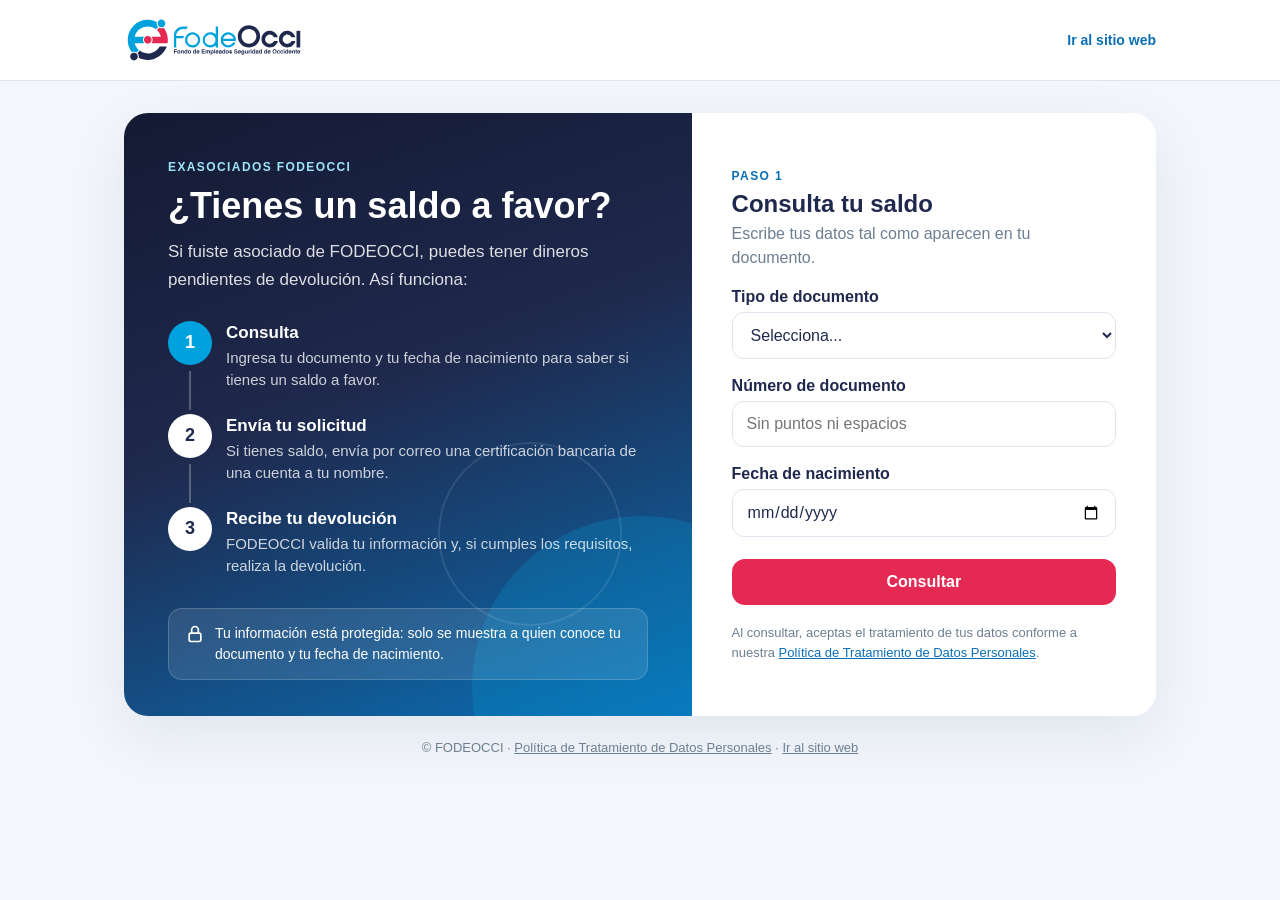
==== index.html @ 60f50837 "Versión de prueba de la consulta de saldos a favor Página pública con comprobante de resultado, pane" ====
<!doctype html>
<html lang="es">
<head>
  <meta charset="utf-8">
  <meta name="viewport" content="width=device-width,initial-scale=1">
  <meta name="description" content="Consulta si tienes saldos a favor pendientes de devolución en FODEOCCI.">
  <title>Consulta de saldos a favor | FODEOCCI</title>
  <link rel="icon" href="img/logo-claro.svg">
  <link rel="stylesheet" href="css/estilos.css">
</head>
<body>

  <!-- ENCABEZADO -->
  <header class="encabezado">
    <div class="encabezado-contenido">
      <img class="logo" src="img/logo-claro.svg" alt="FODEOCCI">
      <a data-sitio>Ir al sitio web</a>
    </div>
  </header>

  <div class="contenedor">
    <div class="tarjeta-principal" id="vistaConsulta">

      <!-- COLUMNA INFORMATIVA: LOS 3 PASOS -->
      <section class="columna-info">
        <span class="eyebrow">EXASOCIADOS FODEOCCI</span>
        <h1 class="titular">¿Tienes un saldo a favor?</h1>
        <p class="intro">Si fuiste asociado de FODEOCCI, puedes tener dineros pendientes de devolución. Así funciona:</p>

        <ol class="pasos">
          <li class="paso">
            <span class="paso-numero">1</span>
            <div>
              <h3>Consulta</h3>
              <p>Ingresa tu documento y tu fecha de nacimiento para saber si tienes un saldo a favor.</p>
            </div>
          </li>
          <li class="paso">
            <span class="paso-numero">2</span>
            <div>
              <h3>Envía tu solicitud</h3>
              <p>Si tienes saldo, envía por correo una certificación bancaria de una cuenta a tu nombre.</p>
            </div>
          </li>
          <li class="paso">
            <span class="paso-numero">3</span>
            <div>
              <h3>Recibe tu devolución</h3>
              <p>FODEOCCI valida tu información y, si cumples los requisitos, realiza la devolución.</p>
            </div>
          </li>
        </ol>

        <div class="sello-seguridad">
          <svg width="20" height="20" viewBox="0 0 24 24" fill="none" stroke="currentColor" stroke-width="2" stroke-linecap="round" stroke-linejoin="round" aria-hidden="true"><rect x="5" y="11" width="14" height="10" rx="2"/><path d="M8 11V7a4 4 0 0 1 8 0v4"/></svg>
          <span>Tu información está protegida: solo se muestra a quien conoce tu documento y tu fecha de nacimiento.</span>
        </div>
      </section>

      <!-- COLUMNA DEL FORMULARIO -->
      <main class="columna-form">
        <div class="card">

          <!-- FORMULARIO -->
          <section id="vistaFormulario">
            <span class="eyebrow">PASO 1</span>
            <h2 class="titulo-card">Consulta tu saldo</h2>
            <p class="muted">Escribe tus datos tal como aparecen en tu documento.</p>

            <form id="formConsulta" novalidate>
              <label for="tipo">Tipo de documento</label>
              <select id="tipo" required>
                <option value="">Selecciona...</option>
                <option value="CC">Cédula de ciudadanía</option>
                <option value="CE">Cédula de extranjería</option>
                <option value="PA">Pasaporte</option>
              </select>

              <label for="numero">Número de documento</label>
              <input id="numero" inputmode="numeric" autocomplete="off" placeholder="Sin puntos ni espacios" required>

              <label for="fecha">Fecha de nacimiento</label>
              <input id="fecha" type="date" required>

              <button type="submit" id="btnConsultar">Consultar</button>
              <div id="avisoCampos" class="resultado error" hidden></div>
            </form>

            <p class="nota-privacidad">
              Al consultar, aceptas el tratamiento de tus datos conforme a nuestra
              <a data-politica target="_blank" rel="noopener">Política de Tratamiento de Datos Personales</a>.
            </p>
          </section>

        </div>
      </main>

    </div>

    <!-- RESULTADO: comprobante centrado (reemplaza las dos columnas) -->
    <section class="comprobante" id="vistaResultado" hidden aria-live="polite">
      <div id="resultado"></div>
      <button type="button" class="link" id="btnNuevaConsulta">Hacer otra consulta</button>
    </section>

    <footer class="pie">
      © FODEOCCI ·
      <a data-politica target="_blank" rel="noopener">Política de Tratamiento de Datos Personales</a> ·
      <a data-sitio>Ir al sitio web</a>
    </footer>
  </div>

  <script src="js/config.js"></script>
  <script src="js/consulta.js"></script>
</body>
</html>
---- css/estilos.css ----
/* Identidad visual FODEOCCI - estilo "Paso a paso" (página pública y base del panel) */

/* Colores oficiales tomados del logo: azul #1f294d, cian #00a2dd, rojo #e42a53 */
:root {
  --navy: #1f294d;
  --navy2: #131a33;
  --blue: #0a6fb5;
  --cyan: #00a2dd;
  --pink: #e42a53;
  --pink-oscuro: #c51d43;
  --bg: #f3f6fb;
  --text: #1f294d;
  --muted: #6c7f91;
  --line: #dbe4ec;
  --green-bg: #eaf8f1;
  --green: #0a7a4d;
  --danger-bg: #fff0f3;
  --danger: #ac2940;
  --info-bg: #eef4fa;
}

* { box-sizing: border-box; }

body {
  margin: 0;
  background: var(--bg);
  color: var(--text);
  font-family: "Segoe UI", Roboto, Arial, Helvetica, sans-serif;
}

[hidden] { display: none !important; }

a { color: var(--blue); }

/* ---------------------------------------------------------------- Encabezado */

.encabezado { background: white; border-bottom: 1px solid var(--line); }

.encabezado-contenido {
  max-width: 1080px;
  margin: 0 auto;
  padding: 8px 24px;
  display: flex;
  align-items: center;
  justify-content: space-between;
  gap: 16px;
}

/* El SVG del logo trae márgenes internos, por eso la altura es mayor que la del logo visible */
.logo { height: 64px; width: auto; display: block; }

.encabezado a { font-size: 14px; font-weight: 700; text-decoration: none; }

/* ---------------------------------------------------------------- Contenedor principal */

.contenedor { max-width: 1080px; margin: 32px auto; padding: 0 24px; }

.tarjeta-principal {
  display: grid;
  grid-template-columns: 1.1fr .9fr;
  background: white;
  border-radius: 24px;
  overflow: hidden;
  box-shadow: 0 20px 60px rgba(18, 52, 90, .08);
}

/* ---------------------------------------------------------------- Columna informativa (pasos) */

.columna-info {
  position: relative;
  overflow: hidden;
  padding: 44px 44px 36px;
  background: linear-gradient(160deg, var(--navy2) 0%, var(--navy) 45%, var(--blue) 100%);
  color: white;
}

/* Círculos decorativos de fondo */
.columna-info::before,
.columna-info::after {
  content: "";
  position: absolute;
  border-radius: 50%;
  pointer-events: none;
}
.columna-info::before { width: 340px; height: 340px; right: -120px; bottom: -140px; background: rgba(0, 162, 221, .22); }
.columna-info::after { width: 180px; height: 180px; right: 70px; bottom: 90px; border: 2px solid rgba(255, 255, 255, .10); }
.columna-info > * { position: relative; z-index: 1; }

.eyebrow { font-size: 12px; letter-spacing: 1.4px; font-weight: 800; color: var(--blue); }
.columna-info .eyebrow { color: #9fe3f7; }

.titular { font-size: 36px; line-height: 1.15; margin: 10px 0 12px; color: white; }

.intro { color: rgba(255, 255, 255, .85); font-size: 17px; line-height: 1.6; margin: 0 0 28px; }

.pasos { list-style: none; margin: 0; padding: 0; display: grid; gap: 22px; }

.paso {
  position: relative;
  display: grid;
  grid-template-columns: 44px 1fr;
  gap: 14px;
  align-items: start;
}

/* Línea vertical que une los círculos */
.paso:not(:last-child)::after {
  content: "";
  position: absolute;
  left: 21px;
  top: 50px;
  bottom: -18px;
  width: 2px;
  background: rgba(255, 255, 255, .25);
}

.paso-numero {
  width: 44px;
  height: 44px;
  border-radius: 50%;
  display: flex;
  align-items: center;
  justify-content: center;
  background: white;
  color: var(--navy);
  font-weight: 800;
  font-size: 18px;
}
.paso:nth-child(1) .paso-numero { background: var(--cyan); color: white; }

.paso h3 { margin: 2px 0 4px; font-size: 17px; color: white; }
.paso p { margin: 0; color: rgba(255, 255, 255, .78); font-size: 15px; line-height: 1.5; }

.sello-seguridad {
  display: flex;
  align-items: flex-start;
  gap: 10px;
  margin-top: 30px;
  padding: 14px 16px;
  border-radius: 14px;
  background: rgba(255, 255, 255, .10);
  border: 1px solid rgba(255, 255, 255, .18);
  color: white;
  font-size: 14px;
  line-height: 1.5;
}
.sello-seguridad svg { flex: 0 0 auto; margin-top: 1px; }

/* ---------------------------------------------------------------- Columna del formulario */

.columna-form {
  background: white;
  padding: 44px 40px;
  display: flex;
  align-items: center;
}
.columna-form .card { margin: 0; width: 100%; padding: 0; box-shadow: none; border-radius: 0; }

/* ---------------------------------------------------------------- Tarjeta y formularios */

.card {
  max-width: 480px;
  margin: 40px auto;
  background: white;
  border-radius: 20px;
  padding: 32px;
  box-shadow: 0 20px 60px rgba(18, 52, 90, .10);
}

h1 { font-size: 26px; margin: 6px 0; }

.titulo-card { font-size: 24px; margin: 6px 0 4px; color: var(--navy); }

.muted { color: var(--muted); line-height: 1.5; margin: 0 0 10px; }

label { display: block; font-weight: 700; margin: 18px 0 6px; }

select,
input {
  width: 100%;
  padding: 13px 14px;
  border: 1px solid var(--line);
  border-radius: 12px;
  font: inherit;
  color: inherit;
  background: white;
}
select:focus,
input:focus { outline: 2px solid var(--cyan); outline-offset: 1px; }

button,
.boton {
  display: block;
  width: 100%;
  margin-top: 22px;
  padding: 14px;
  border: 0;
  border-radius: 13px;
  background: var(--pink);
  color: white;
  font: inherit;
  font-weight: 700;
  text-align: center;
  text-decoration: none;
  cursor: pointer;
}
button:hover,
.boton:hover { background: var(--pink-oscuro); }
button:disabled { opacity: .6; cursor: default; }

.link,
.link:hover {
  width: auto;
  margin: 14px auto 0;
  padding: 0;
  background: none;
  color: var(--blue);
}

.nota-privacidad { font-size: 13px; color: var(--muted); line-height: 1.5; margin: 18px 0 0; }

/* ---------------------------------------------------------------- Resultados */

.resultado { margin-top: 24px; padding: 20px; border-radius: 14px; line-height: 1.55; }
.resultado p { margin: 8px 0; }
.resultado.con-saldo { background: var(--green-bg); }
.resultado.con-saldo h2 { color: var(--green); margin: 0 0 10px; font-size: 21px; }
.resultado.sin-saldo { background: var(--info-bg); }
.resultado.error { background: var(--danger-bg); color: var(--danger); }

/* ---------------------------------------------------------------- Comprobante (resultado de la consulta) */

.comprobante {
  max-width: 580px;
  margin: 0 auto;
  padding: 40px 40px 30px;
  background: white;
  border-radius: 24px;
  box-shadow: 0 20px 60px rgba(18, 52, 90, .08);
  text-align: center;
}

.comprobante-icono {
  width: 64px;
  height: 64px;
  margin: 0 auto 14px;
  border-radius: 50%;
  display: flex;
  align-items: center;
  justify-content: center;
}
.comprobante-icono.exito { background: var(--green-bg); color: var(--green); }
.comprobante-icono.info { background: var(--info-bg); color: var(--blue); }
.comprobante-icono.error { background: var(--danger-bg); color: var(--danger); }

.comprobante h2 { font-size: 24px; line-height: 1.25; margin: 6px 0 10px; color: var(--navy); }
.comprobante p { color: var(--muted); line-height: 1.6; margin: 8px 0; }
.comprobante p strong { color: var(--text); }

.comprobante .comprobante-monto {
  margin: 4px 0 6px;
  font-size: 46px;
  font-weight: 800;
  letter-spacing: -.5px;
  color: var(--navy);
}

/* Datos tipo recibo, con líneas punteadas arriba y abajo */
.comprobante-detalles {
  display: grid;
  gap: 10px;
  margin: 20px 0;
  padding: 16px 0;
  border-top: 1px dashed var(--line);
  border-bottom: 1px dashed var(--line);
  text-align: left;
}
.comprobante-detalles div { display: flex; justify-content: space-between; gap: 16px; font-size: 15px; }
.comprobante-detalles dt { color: var(--muted); }
.comprobante-detalles dd { margin: 0; font-weight: 700; text-align: right; }

.solicitud {
  margin-top: 4px;
  padding: 20px;
  border-radius: 16px;
  background: var(--bg);
  text-align: left;
}
.solicitud .eyebrow { display: block; margin-bottom: 4px; }

.comprobante .link { display: block; margin: 22px auto 0; }

.opciones-correo { margin-top: 14px; font-size: 14px; text-align: center; color: var(--muted); }
.opciones-correo a,
.opciones-correo button,
.opciones-correo button:hover {
  display: inline;
  width: auto;
  margin: 0;
  padding: 0;
  background: none;
  color: var(--blue);
  font-size: inherit;
  font-weight: 700;
}
.estado-copiado { display: block; margin-top: 6px; color: var(--green); font-weight: 700; }

/* ---------------------------------------------------------------- Pie de página */

.pie { margin-top: 22px; font-size: 13px; color: var(--muted); text-align: center; line-height: 1.6; }
.pie a { color: var(--muted); }

/* ---------------------------------------------------------------- Celulares y tabletas */

@media (max-width: 860px) {
  .contenedor { margin: 16px auto; padding: 0 12px; }
  .tarjeta-principal { grid-template-columns: 1fr; border-radius: 18px; }
  .columna-info { padding: 26px 22px 22px; }
  .titular { font-size: 28px; }
  .intro { font-size: 16px; margin-bottom: 20px; }
  .pasos { gap: 16px; }
  .paso:not(:last-child)::after { bottom: -12px; }
  .sello-seguridad { margin-top: 22px; }
  .columna-form { padding: 26px 22px 28px; }
  .card { padding: 22px; border-radius: 16px; }
}

/* En celular los pasos se compactan (solo títulos) para que el formulario quede a la vista */
@media (max-width: 560px) {
  .encabezado-contenido { padding: 6px 16px; }
  .logo { height: 52px; }
  .columna-info { padding: 22px 20px 18px; }
  .titular { font-size: 26px; }
  .intro { font-size: 15px; margin-bottom: 16px; }
  .pasos { gap: 10px; }
  .paso { grid-template-columns: 32px 1fr; gap: 12px; align-items: center; }
  .paso-numero { width: 32px; height: 32px; font-size: 15px; }
  .paso:not(:last-child)::after { left: 15px; top: 34px; bottom: -10px; }
  .paso h3 { margin: 0; font-size: 16px; }
  .paso p,
  .sello-seguridad,
  .columna-info::after { display: none; }
  body > .card { margin: 0; border-radius: 0; min-height: 100vh; }
  .comprobante { padding: 28px 20px 24px; border-radius: 18px; }
  .comprobante .comprobante-monto { font-size: 38px; }
  .solicitud { padding: 16px; }
}
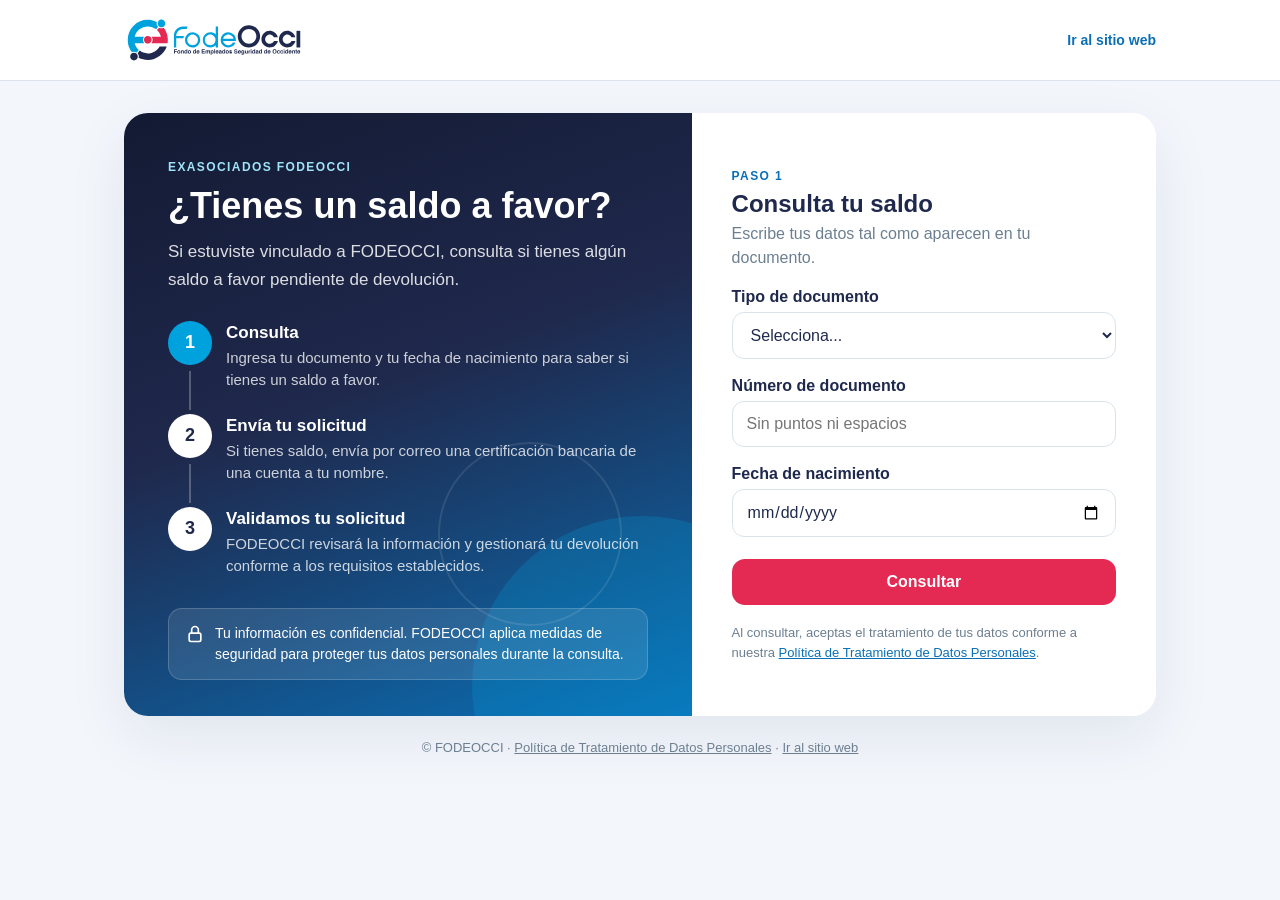
==== commit 88d4b87c: "Ajustes de textos solicitados por FODEOCCI Pantalla inicial: texto introductorio, paso 3 y mensaje d" ====
--- a/index.html
+++ b/index.html
@@ -25,7 +25,7 @@
       <section class="columna-info">
         <span class="eyebrow">EXASOCIADOS FODEOCCI</span>
         <h1 class="titular">¿Tienes un saldo a favor?</h1>
-        <p class="intro">Si fuiste asociado de FODEOCCI, puedes tener dineros pendientes de devolución. Así funciona:</p>
+        <p class="intro">Si estuviste vinculado a FODEOCCI, consulta si tienes algún saldo a favor pendiente de devolución.</p>
 
         <ol class="pasos">
           <li class="paso">
@@ -45,15 +45,15 @@
           <li class="paso">
             <span class="paso-numero">3</span>
             <div>
-              <h3>Recibe tu devolución</h3>
-              <p>FODEOCCI valida tu información y, si cumples los requisitos, realiza la devolución.</p>
+              <h3>Validamos tu solicitud</h3>
+              <p>FODEOCCI revisará la información y gestionará tu devolución conforme a los requisitos establecidos.</p>
             </div>
           </li>
         </ol>
 
         <div class="sello-seguridad">
           <svg width="20" height="20" viewBox="0 0 24 24" fill="none" stroke="currentColor" stroke-width="2" stroke-linecap="round" stroke-linejoin="round" aria-hidden="true"><rect x="5" y="11" width="14" height="10" rx="2"/><path d="M8 11V7a4 4 0 0 1 8 0v4"/></svg>
-          <span>Tu información está protegida: solo se muestra a quien conoce tu documento y tu fecha de nacimiento.</span>
+          <span>Tu información es confidencial. FODEOCCI aplica medidas de seguridad para proteger tus datos personales durante la consulta.</span>
         </div>
       </section>
 
